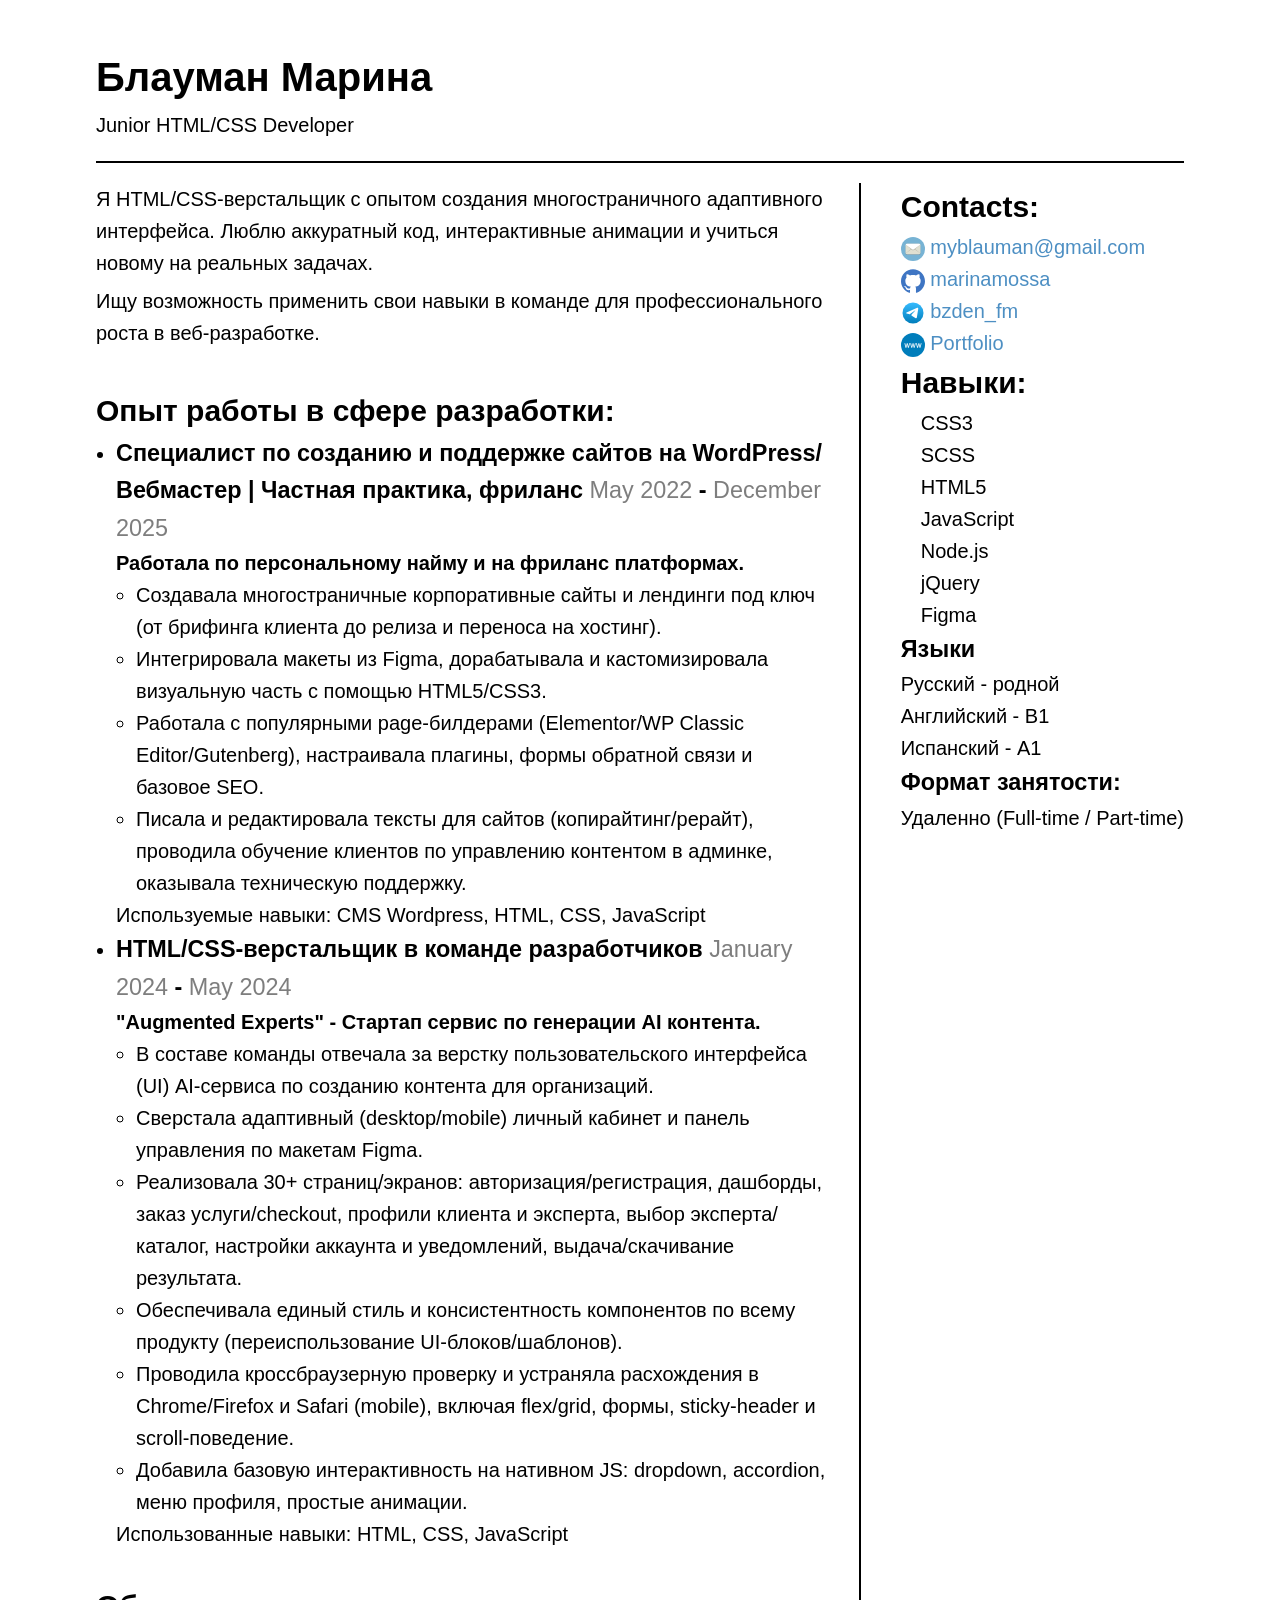
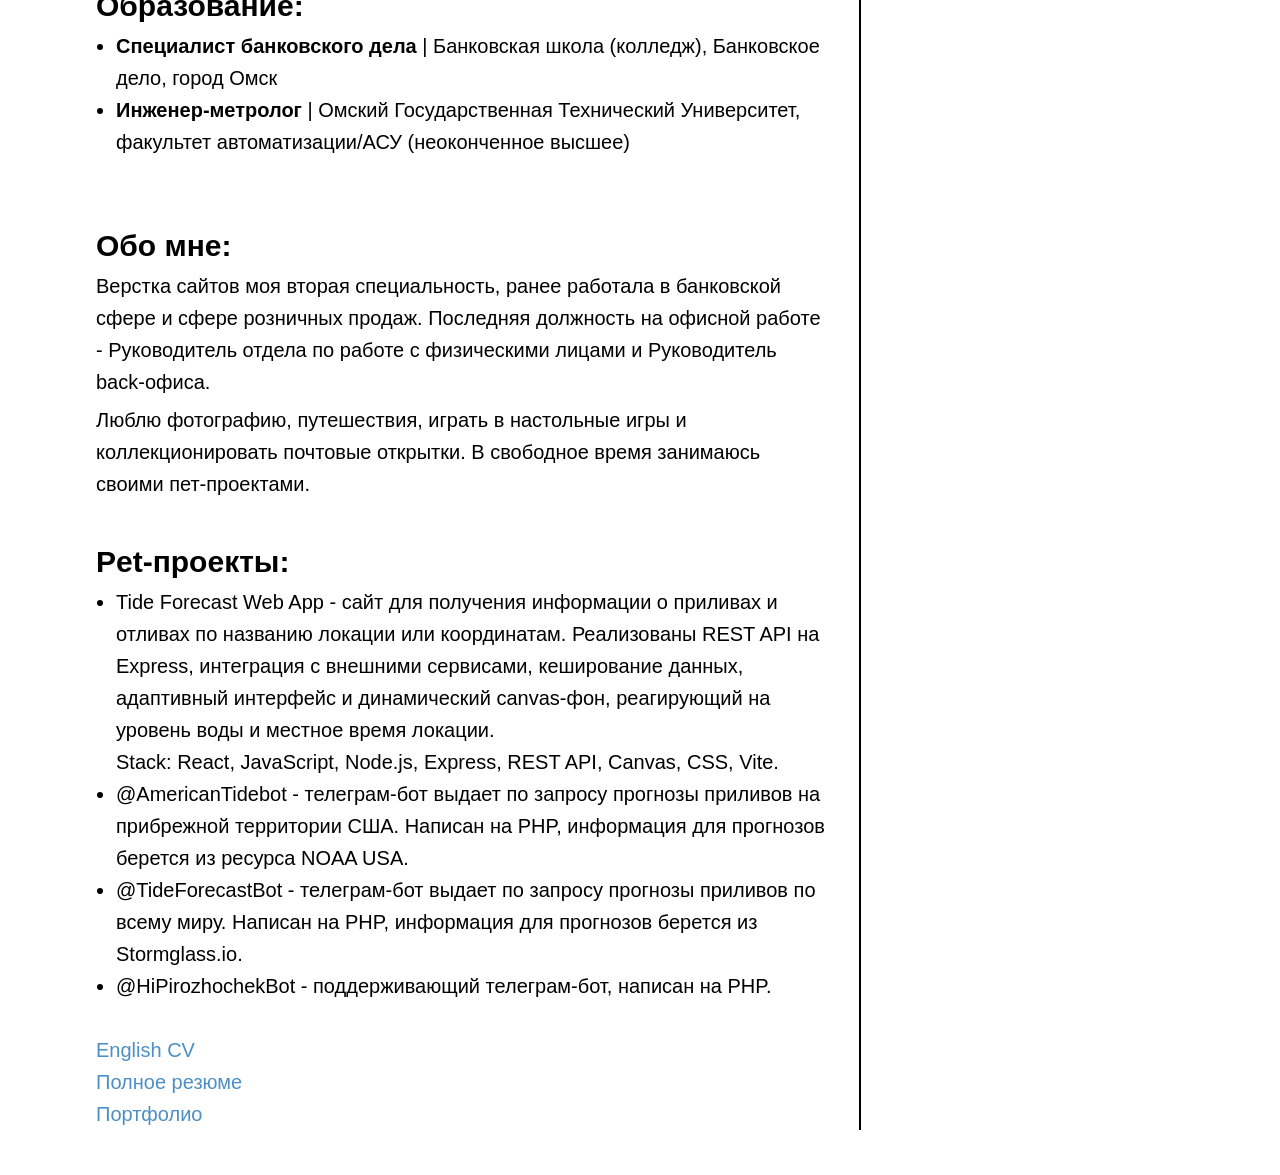
==== cv-ru.html @ e428f773 "Update cv-ru.html" ====
<!doctype html>
<html lang="en">
	<head>
		<meta charset="UTF-8" />
		<title>Web-developer's resume</title>

		<meta name="description" content="Web developer's resume" />

		<meta property="og:url" content="https://marinamossa.github.io/" />
		<meta property="og:type" content="website" />
		<meta property="og:title" content="Web developer's resume" />
		<meta property="og:description" content="Blauman Marina CV" />
		<meta property="og:image" content="img/index_og_preview.png" />

		<link rel="icon" href="img/favicon.ico" sizes="any" />
		<link rel="icon" href="img/favicon.svg" type="image/svg+xml" />

		<meta name="viewport" content="width=device-width, initial-scale=1" />
		<meta name="color-scheme" content="dark light" />

		<link rel="stylesheet" href="styles.css" />
	</head>
	<body>
		<header>
			<img src="" alt="" class="avatar" />
			<h1>Блауман Марина</h1>
			<p>Junior HTML/CSS Developer</p>
		</header>

		<h1 hidden>Blauman Marina Russian CV</h1>
		<aside>
			<section>
				<h2>Contacts:</h2>
				<p>
					<a href="mailto:myblauman@gmail.com">
						<img src="img/mail-color.svg" alt="" height="24" width="24" />
						myblauman@gmail.com</a
					>
				</p>

				<p>
					<a href="https://github.com/marinamossa/" target="_blank">
						<img src="img/github-color.svg" alt="" height="24" width="24" />
						marinamossa</a
					>
				</p>
				<p>
					<a href="https://t.me/bzden_fm" target="_blank">
						<img src="img/telegram-color.svg" alt="" height="24" width="24" />
						bzden_fm</a
					>
				</p>
				<p>
					<a href="https://bzden.ru/" target="_blank">
						<img src="img/www-color.svg" alt="" height="24" width="24" />
						Portfolio</a
					>
				</p>
				<p hidden>
					<a href="#">
						<img src="img/linkedin-color.svg" alt="" height="24" width="24" />
						Blauman Marina</a
					>
				</p>
			</section>
			<section>
				<h2>Навыки:</h2>
				<ul class="SkillsList" style="list-style-type: none">
					<li>CSS3</li>
					<li>SCSS</li>
					<li>HTML5</li>
					<li>JavaScript</li>
					<li>Node.js</li>
					<li>jQuery</li>
					<li>Figma</li>
				</ul>
			</section>
			<section>
				<section>
					<h3>Языки</h3>
					<p>Русский - родной</p>
					<p>Английский - B1</p>
					<p>Испанский - A1</p>
				</section>

				<section>
					<h3>Формат занятости:</h3>
					<p>Удаленно (Full-time / Part-time)</p>
				</section>
			</section>
		</aside>

		<main>
			<p>
				Я HTML/CSS-верстальщик с опытом создания многостраничного адаптивного
				интерфейса. Люблю аккуратный код, интерактивные анимации и учиться
				новому на реальных задачах.
			</p>
			<p>
				Ищу возможность применить свои навыки в команде для профессионального
				роста в веб-разработке.
			</p>

			<br />
			<h2>Опыт работы в сфере разработки:</h2>
			<ul>
				<li>
					<h3>
						Специалист по созданию и поддержке сайтов на WordPress/Вебмастер |
						Частная практика, фриланс
						<time datetime="2022-05-01">May 2022</time>
						-
						<time datetime="2025-12-01">December 2025</time>
					</h3>

					<h4>Работала по персональному найму и на фриланс платформах.</h4>

					<ul>
						<li>
							<p>
								Создавала многостраничные корпоративные сайты и лендинги под
								ключ (от брифинга клиента до релиза и переноса на хостинг).
							</p>
						</li>
						<li>
							<p>
								Интегрировала макеты из Figma, дорабатывала и кастомизировала
								визуальную часть с помощью HTML5/CSS3.
							</p>
						</li>
						<li>
							<p>
								Работала с популярными page-билдерами (Elementor/WP Classic
								Editor/Gutenberg), настраивала плагины, формы обратной связи и
								базовое SEO.
							</p>
						</li>
						<li>
							<p>
								Писала и редактировала тексты для сайтов (копирайтинг/рерайт),
								проводила обучение клиентов по управлению контентом в админке,
								оказывала техническую поддержку.
							</p>
						</li>
					</ul>

					<p>Используемые навыки: CMS Wordpress, HTML, CSS, JavaScript</p>
				</li>
				<li>
					<h3>
						HTML/CSS‑верстальщик в команде разработчиков
						<time datetime="2024-01-01">January 2024</time>
						-
						<time datetime="2024-05-30">May 2024</time>
					</h3>

					<h4>
						"Augmented Experts" - Стартап сервис по генерации AI контента.
					</h4>

					<ul>
						<li>
							<p>
								В составе команды отвечала за верстку пользовательского
								интерфейса (UI) AI‑сервиса по созданию контента для организаций.
							</p>
						</li>

						<li>
							<p>
								Сверстала адаптивный (desktop/mobile) личный кабинет и панель
								управления по макетам Figma.
							</p>
						</li>
						<li>
							<p>
								Реализовала 30+ страниц/экранов: авторизация/регистрация,
								дашборды, заказ услуги/checkout, профили клиента и эксперта,
								выбор эксперта/каталог, настройки аккаунта и уведомлений,
								выдача/скачивание результата.
							</p>
						</li>
						<li>
							<p>
								Обеспечивала единый стиль и консистентность компонентов по всему
								продукту (переиспользование UI‑блоков/шаблонов).
							</p>
						</li>
						<li>
							<p>
								Проводила кроссбраузерную проверку и устраняла расхождения в
								Chrome/Firefox и Safari (mobile), включая flex/grid, формы,
								sticky‑header и scroll‑поведение.
							</p>
						</li>
						<li>
							<p>
								Добавила базовую интерактивность на нативном JS: dropdown,
								accordion, меню профиля, простые анимации.
							</p>
						</li>
					</ul>

					<p>Использованные навыки: HTML, CSS, JavaScript</p>
				</li>
			</ul>
			<br />
			<h2>Образование:</h2>
			<ul>
				<li>
					<p>
						<strong> Специалист банковского дела </strong> | Банковская школа
						(колледж), Банковское дело, город Омск
					</p>
				</li>
				<li>
					<p>
						<strong>Инженер-метролог</strong> | Омский Государственная
						Технический Университет, факультет автоматизации/АСУ (неоконченное
						высшее)
					</p>
				</li>
			</ul>
			<br />
			<br />
			<h2>Обо мне:</h2>
			<p>
				Верстка сайтов моя вторая специальность, ранее работала в банковской
				сфере и сфере розничных продаж. Последняя должность на офисной работе -
				Руководитель отдела по работе с физическими лицами и Руководитель
				back-офиса.
			</p>
			<p>
				Люблю фотографию, путешествия, играть в настольные игры и
				коллекционировать почтовые открытки. В свободное время занимаюсь своими пет-проектами.
			</p>
			<br />
			<h2>Pet-проекты:</h2>
			<ul>
				<li>
					<p>
						Tide Forecast Web App - сайт для получения информации о приливах и
						отливах по названию локации или координатам. Реализованы REST API на
						Express, интеграция с внешними сервисами, кеширование данных,
						адаптивный интерфейс и динамический canvas-фон, реагирующий на
						уровень воды и местное время локации.
					</p>
					<p>
						Stack: React, JavaScript, Node.js, Express, REST API, Canvas, CSS,
						Vite.
					</p>
				</li>
				<li>
					@AmericanTidebot - телеграм-бот выдает по запросу прогнозы приливов на
					прибрежной территории США. Написан на PHP, информация для прогнозов
					берется из ресурса NOAA USA.
				</li>
				<li>
					@TideForecastBot - телеграм-бот выдает по запросу прогнозы приливов по
					всему миру. Написан на PHP, информация для прогнозов берется из
					Stormglass.io.
				</li>
				<li>
					@HiPirozhochekBot - поддерживающий телеграм-бот, написан на PHP.
				</li>
			</ul>
			<br />
			<div>
				<a href="index.html">English CV</a><br />
				<a
					href="https://marinamossa.github.io/cvsite/img/resume.pdf"
					target="_blank"
					>Полное резюме</a
				><br />
				<a href="https://bzden.ru/" target="_blank">Портфолио</a>
			</div>
		</main>
	</body>
</html>
---- styles.css ----
:root {
	font-family:
		-apple-system,
		BlinkMacSystemFont,
		Segoe UI,
		Roboto,
		Oxygen,
		Ubuntu,
		Cantarell,
		Fira Sans,
		Droid Sans,
		Helvetica Neue,
		sans-serif;
	font-size: clamp(16px, 2vw, 20px);
	line-height: 1.6;
}

:where(h1, h2, h3, h4, p, ul, ol) {
	margin: 0;
}

body {
	display: grid;
	grid-template-areas:
		'header header'
		'main aside';
	gap: 1em;

	margin: 5vh auto;
	max-width: 1400px;
	width: 85vw;
	min-width: min(500px, 90vw);
}

@media (prefers-color-scheme: dark) {
	a {
		color: rgb(158, 158, 255);
	}

	a:visited {
		color: rgb(208, 173, 240);
	}
}

aside {
	grid-area: aside;
	padding-left: 1em;
}
header {
	grid-area: header;
	padding-bottom: 1em;
	border-bottom: 2px solid;
}
main {
	grid-area: main;
	border-right: 2px solid;
	padding-right: 1.5em;
}
main > p {
	margin-bottom: 0.3em;
}

ul {
	padding-left: 1em;
}

img {
	vertical-align: middle;
}

time {
	opacity: 0.5;
	font-weight: 400;
}

.avatar {
	width: 5em;
	float: right;
}

@media (max-width: 640px) {
	body {
		display: flex;
		flex-direction: column;
	}
	main {
		border-right: initial;
		padding-left: initial;

		padding-top: 1em;
		border-top: 2px solid;
	}
	aside {
		display: flex;
		flex-direction: column;
		justify-content: space-around;
		flex-wrap: wrap;
		gap: 1em;
	}

	aside section {
		flex-grow: 1;
		flex-basis: 0;
		flex-shrink: 1;
	}
	aside ul {
		display: flex;
		flex-wrap: wrap;
		padding-left: 0;
	}
	aside ul li {
		list-style: none;
	}
	aside li:not(:last-child)::after {
		content: ',';
		padding-right: 0.3em;
	}
}

@media print {
	:root {
		font-size: 0.65em;
		line-height: 1.5;
	}

	.avatar {
		display: none;
	}
}

a {
	white-space: nowrap;
	color: rgb(77, 143, 195);
	text-decoration: none;
}
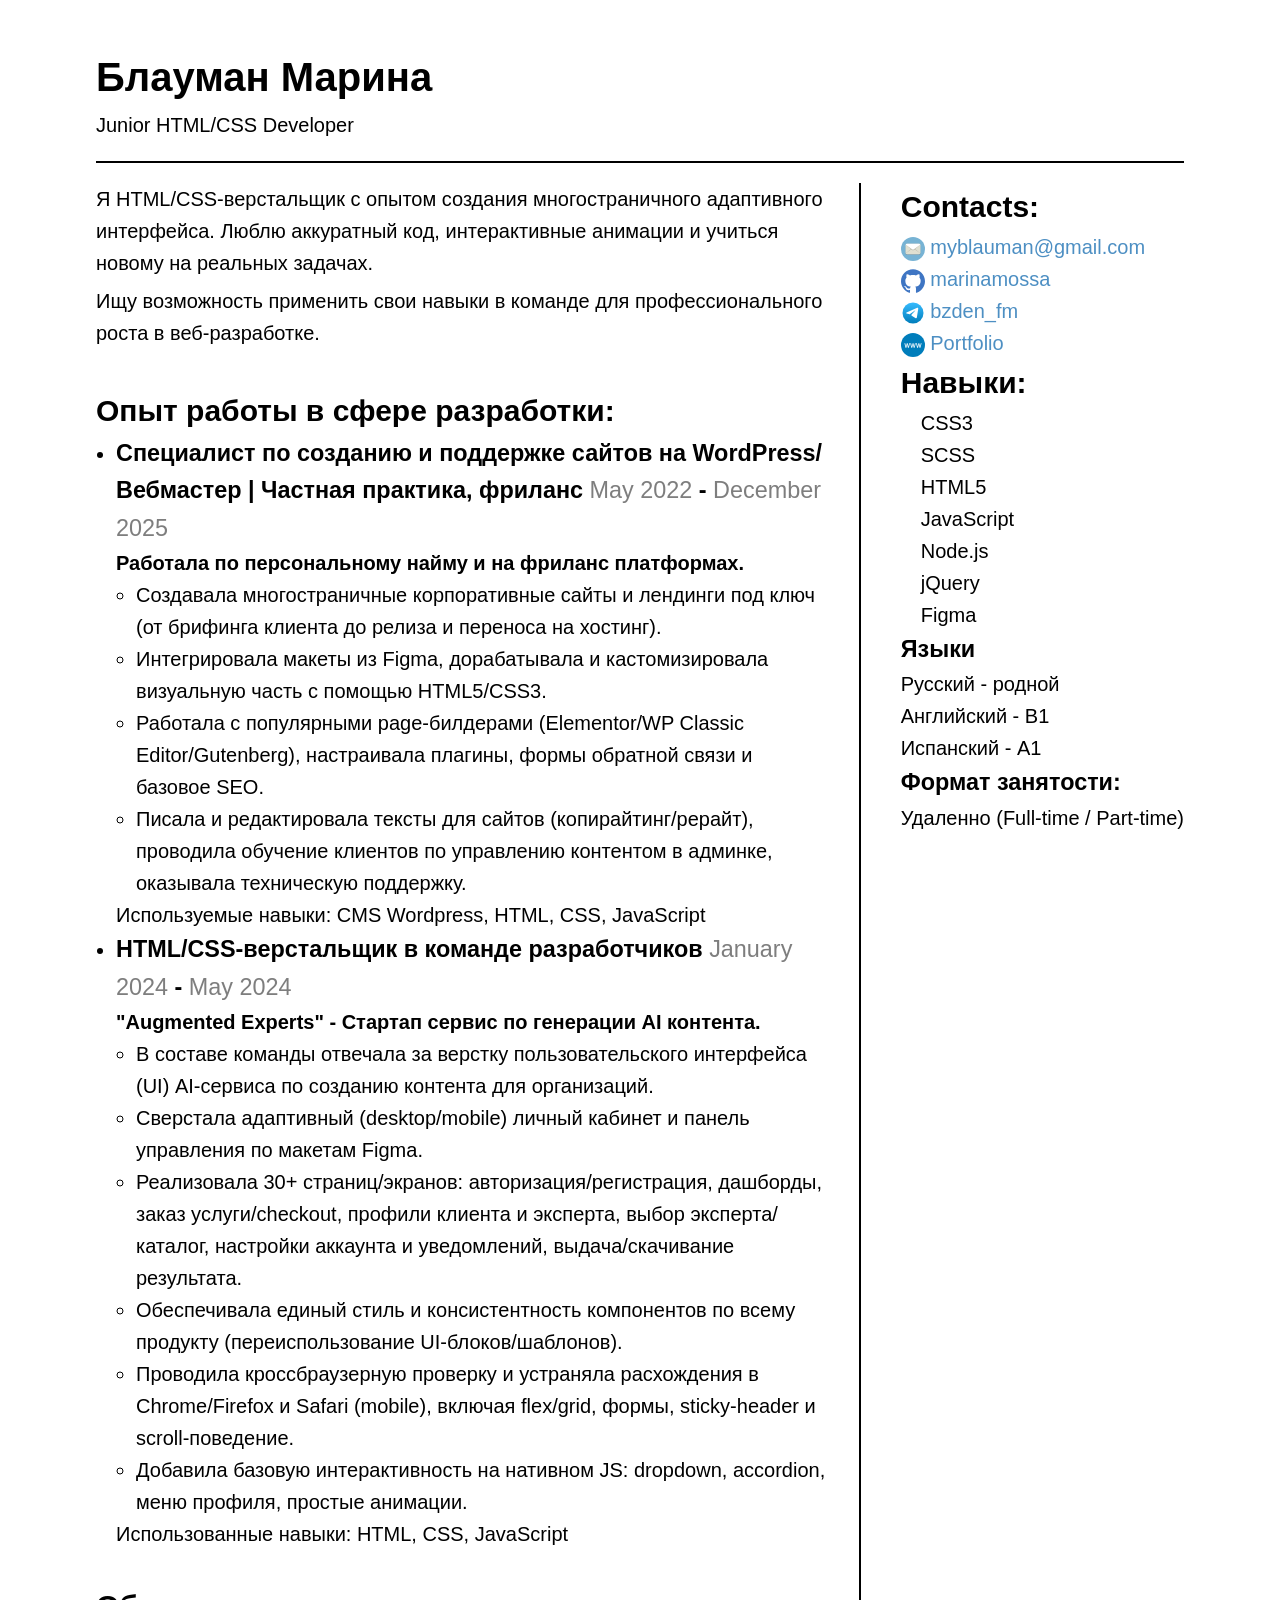
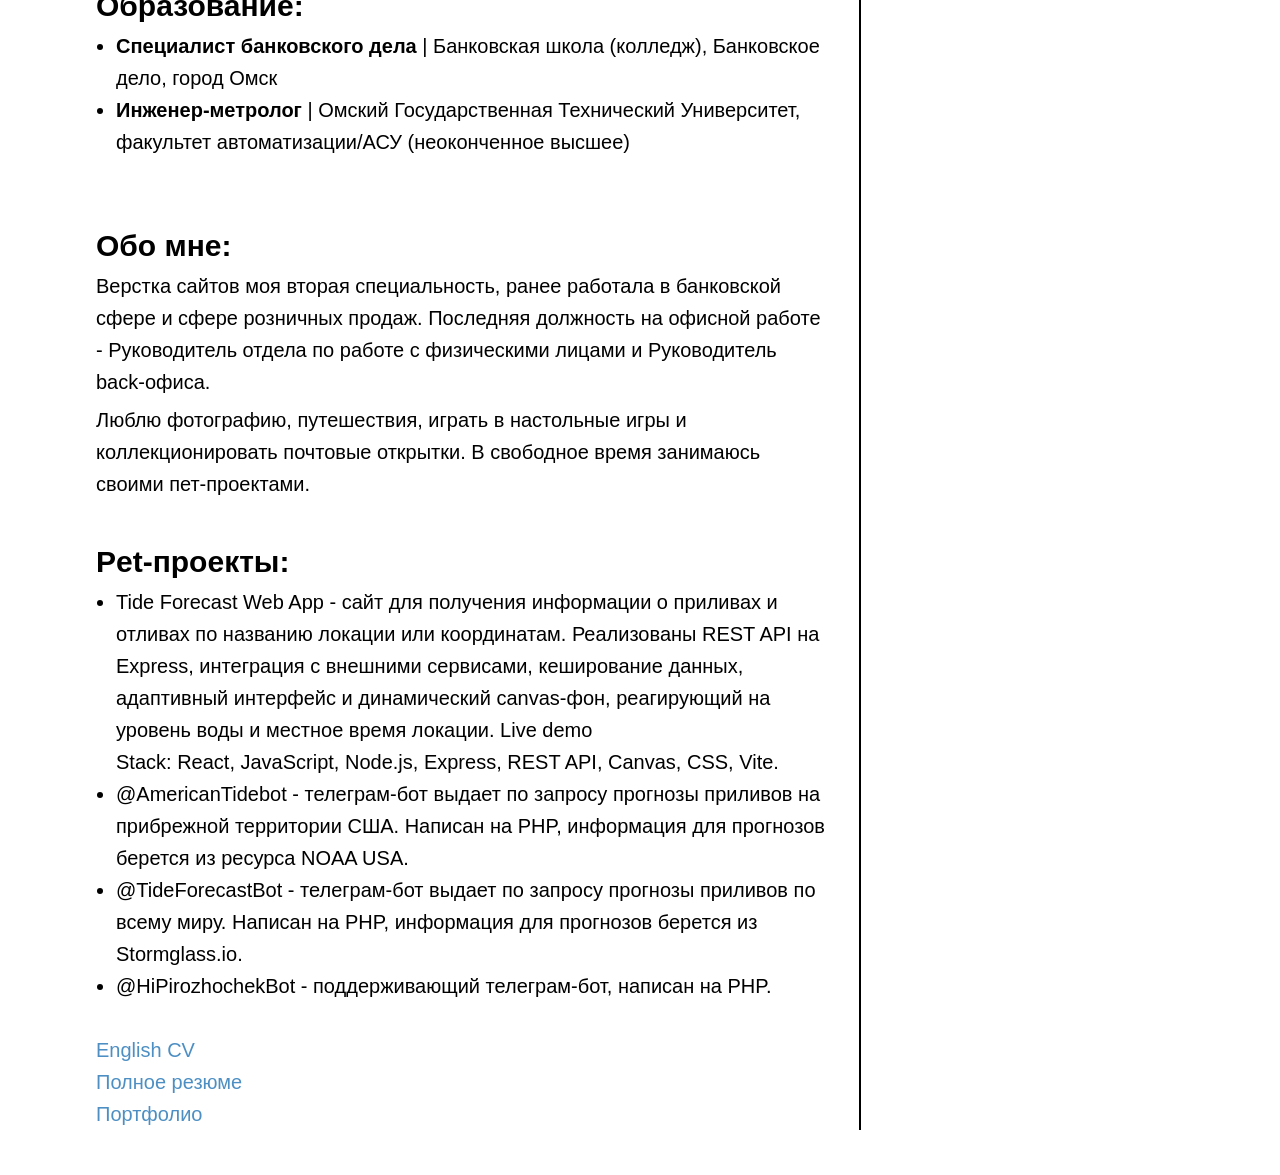
==== commit c27479f0: "Update cv-ru.html" ====
--- a/cv-ru.html
+++ b/cv-ru.html
@@ -243,7 +243,8 @@
 						отливах по названию локации или координатам. Реализованы REST API на
 						Express, интеграция с внешними сервисами, кеширование данных,
 						адаптивный интерфейс и динамический canvas-фон, реагирующий на
-						уровень воды и местное время локации.
+						уровень воды и местное время локации. Live demo <a href="https://tide-forecast.hengbase.com/" target="_blank"></a>
+									
 					</p>
 					<p>
 						Stack: React, JavaScript, Node.js, Express, REST API, Canvas, CSS,
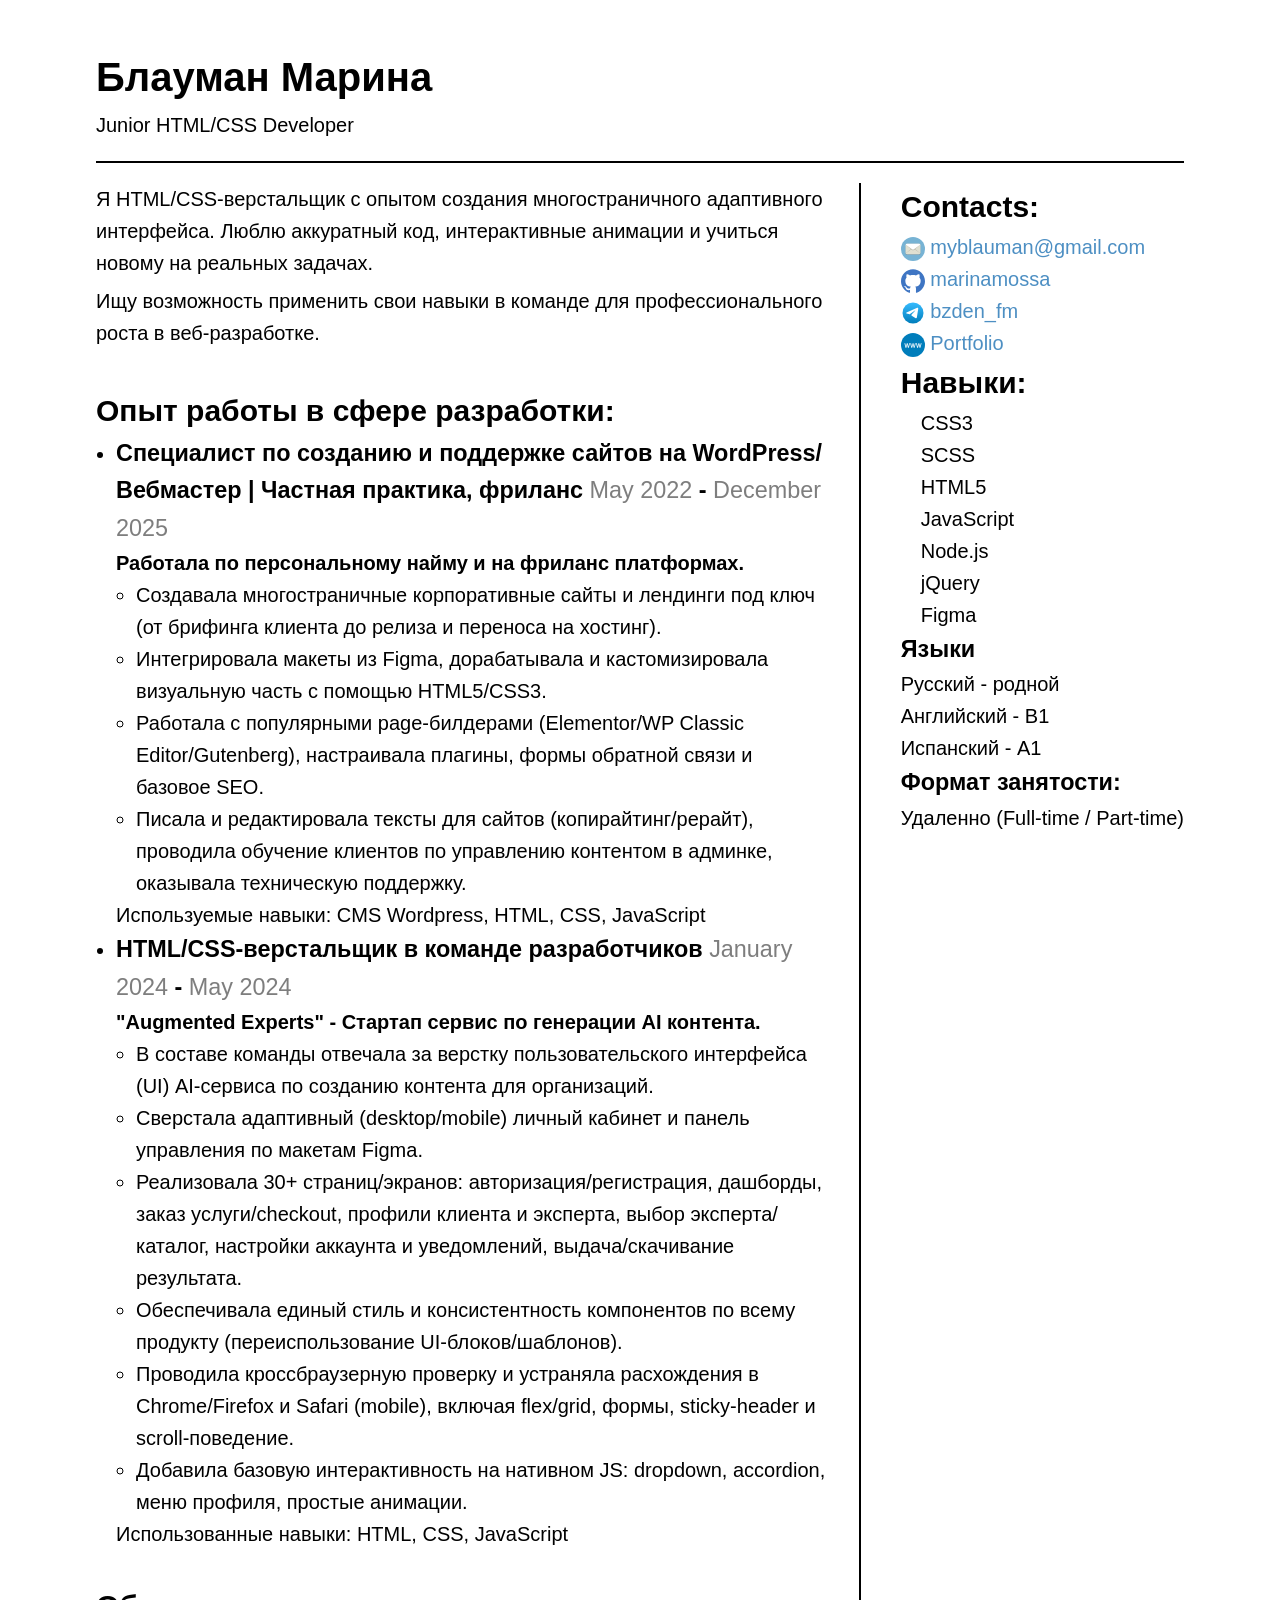
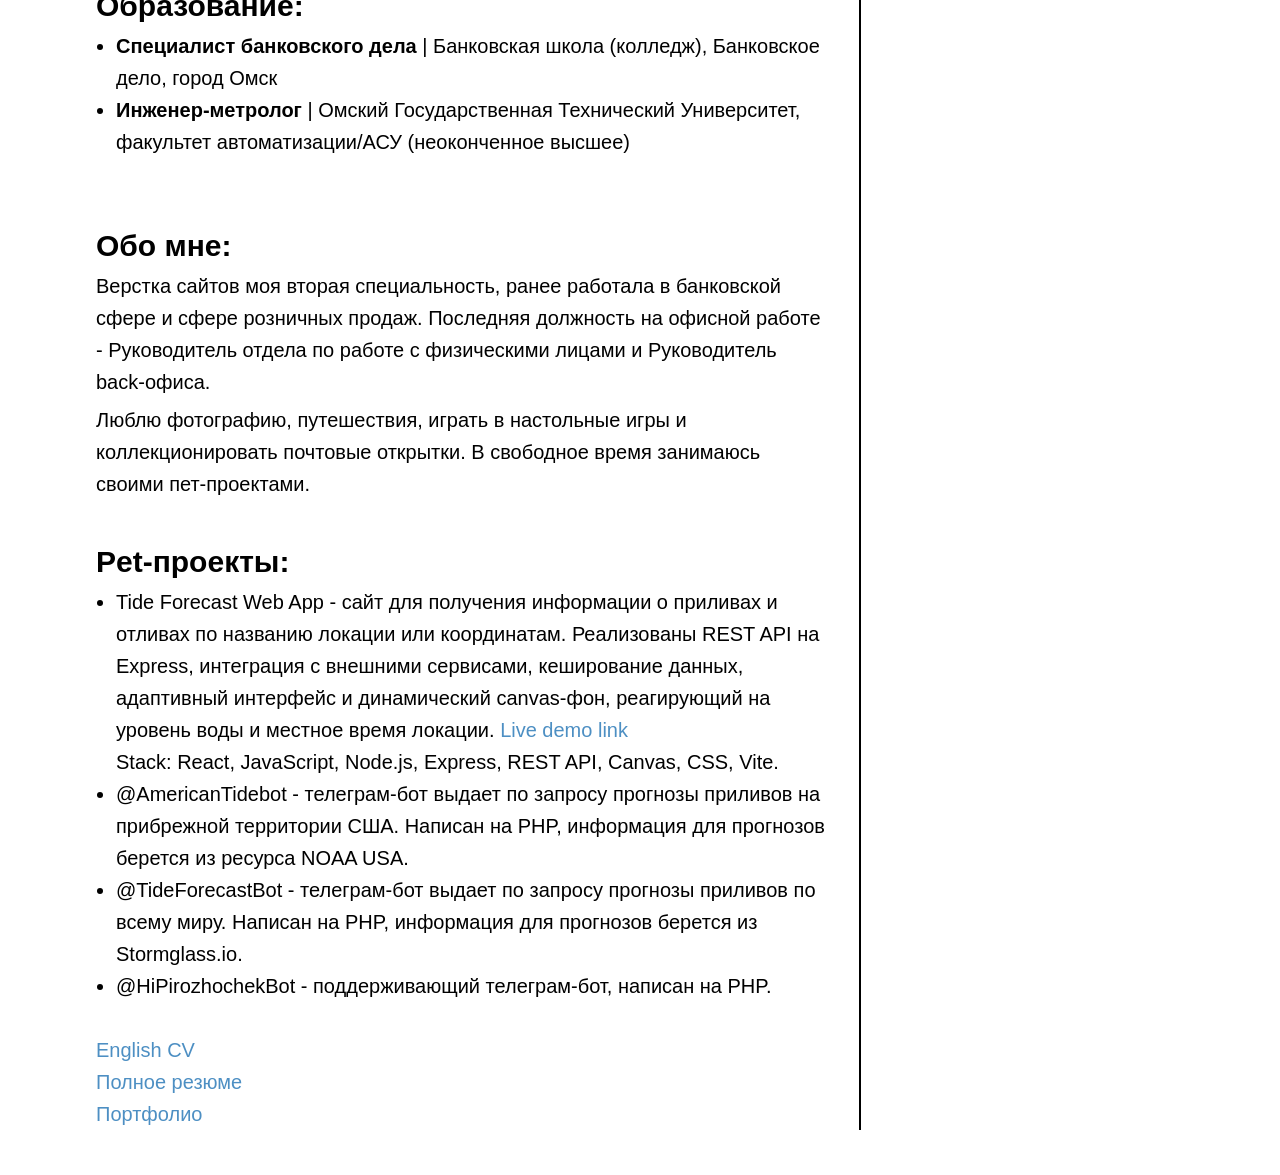
==== commit 7f70e538: "Update cv-ru.html" ====
--- a/cv-ru.html
+++ b/cv-ru.html
@@ -243,7 +243,7 @@
 						отливах по названию локации или координатам. Реализованы REST API на
 						Express, интеграция с внешними сервисами, кеширование данных,
 						адаптивный интерфейс и динамический canvas-фон, реагирующий на
-						уровень воды и местное время локации. Live demo <a href="https://tide-forecast.hengbase.com/" target="_blank"></a>
+						уровень воды и местное время локации. <a href="https://tide-forecast.hengbase.com/" target="_blank">Live demo link</a>
 									
 					</p>
 					<p>
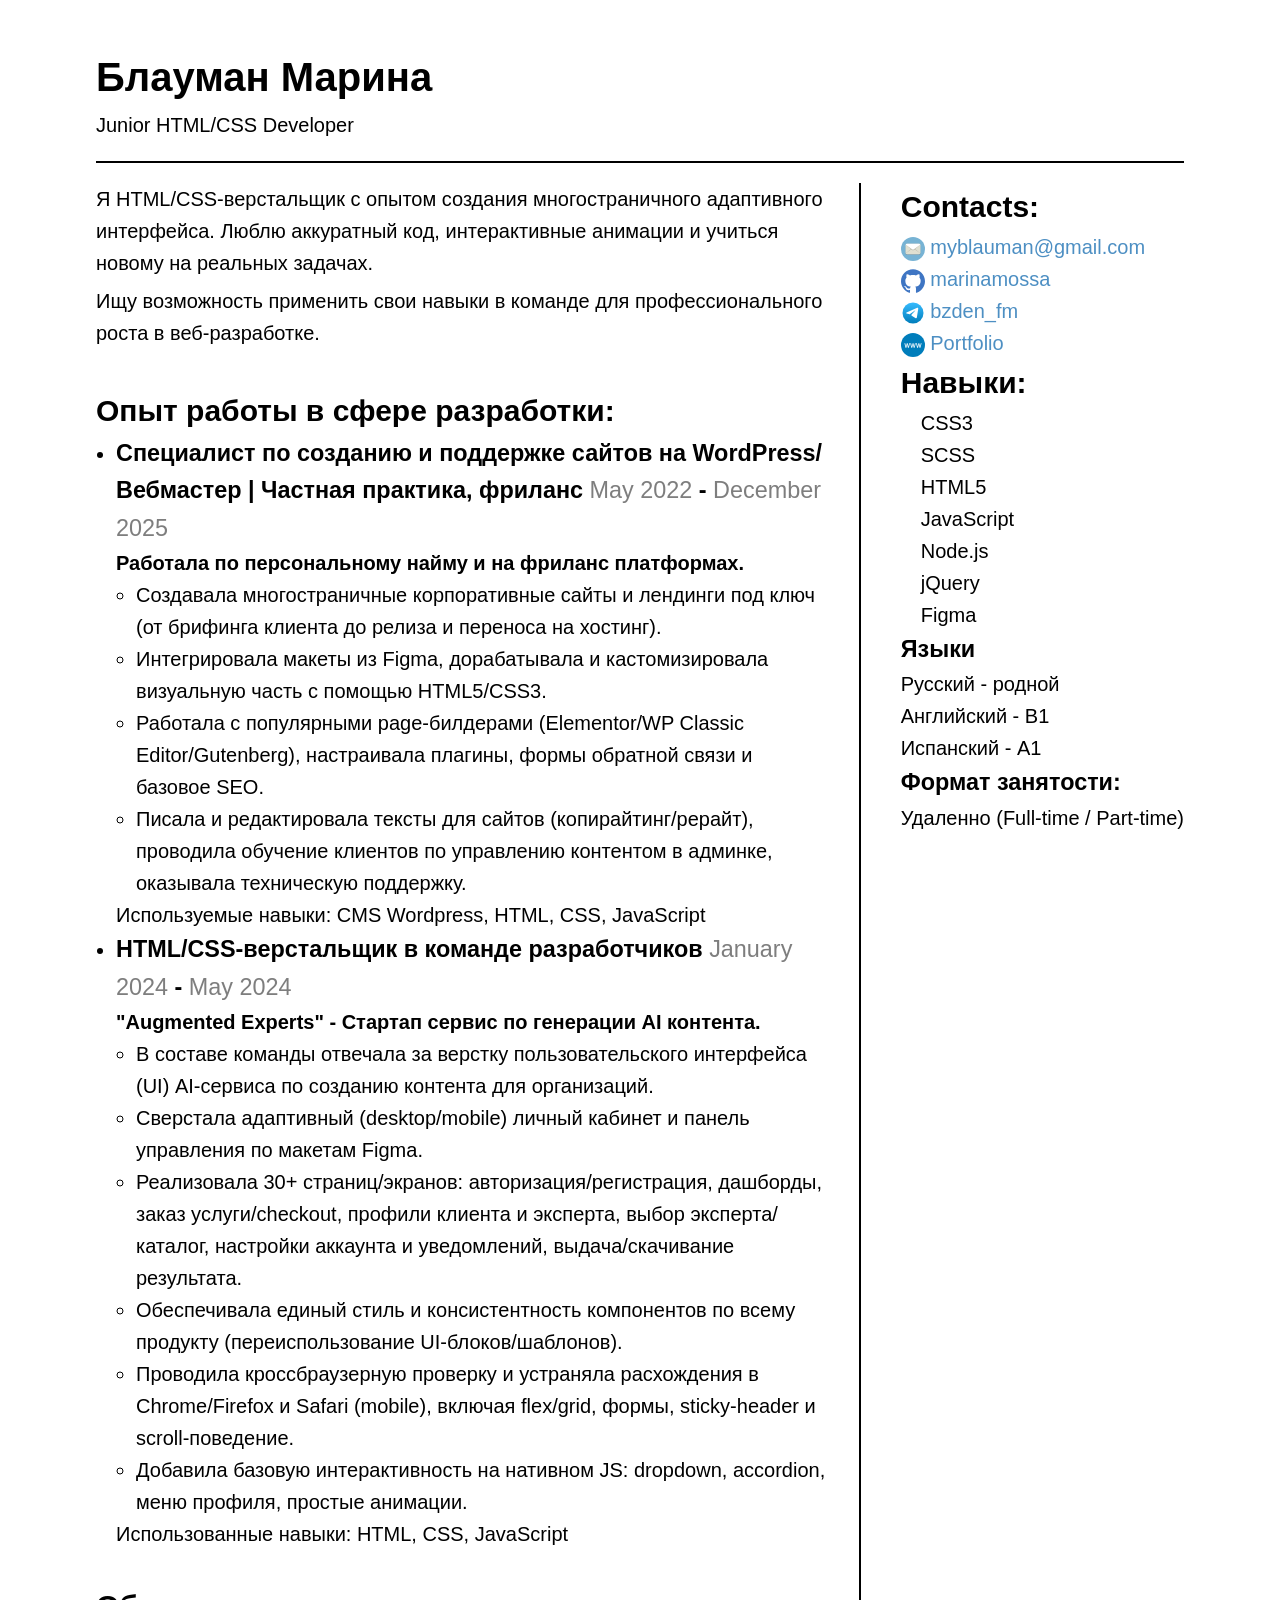
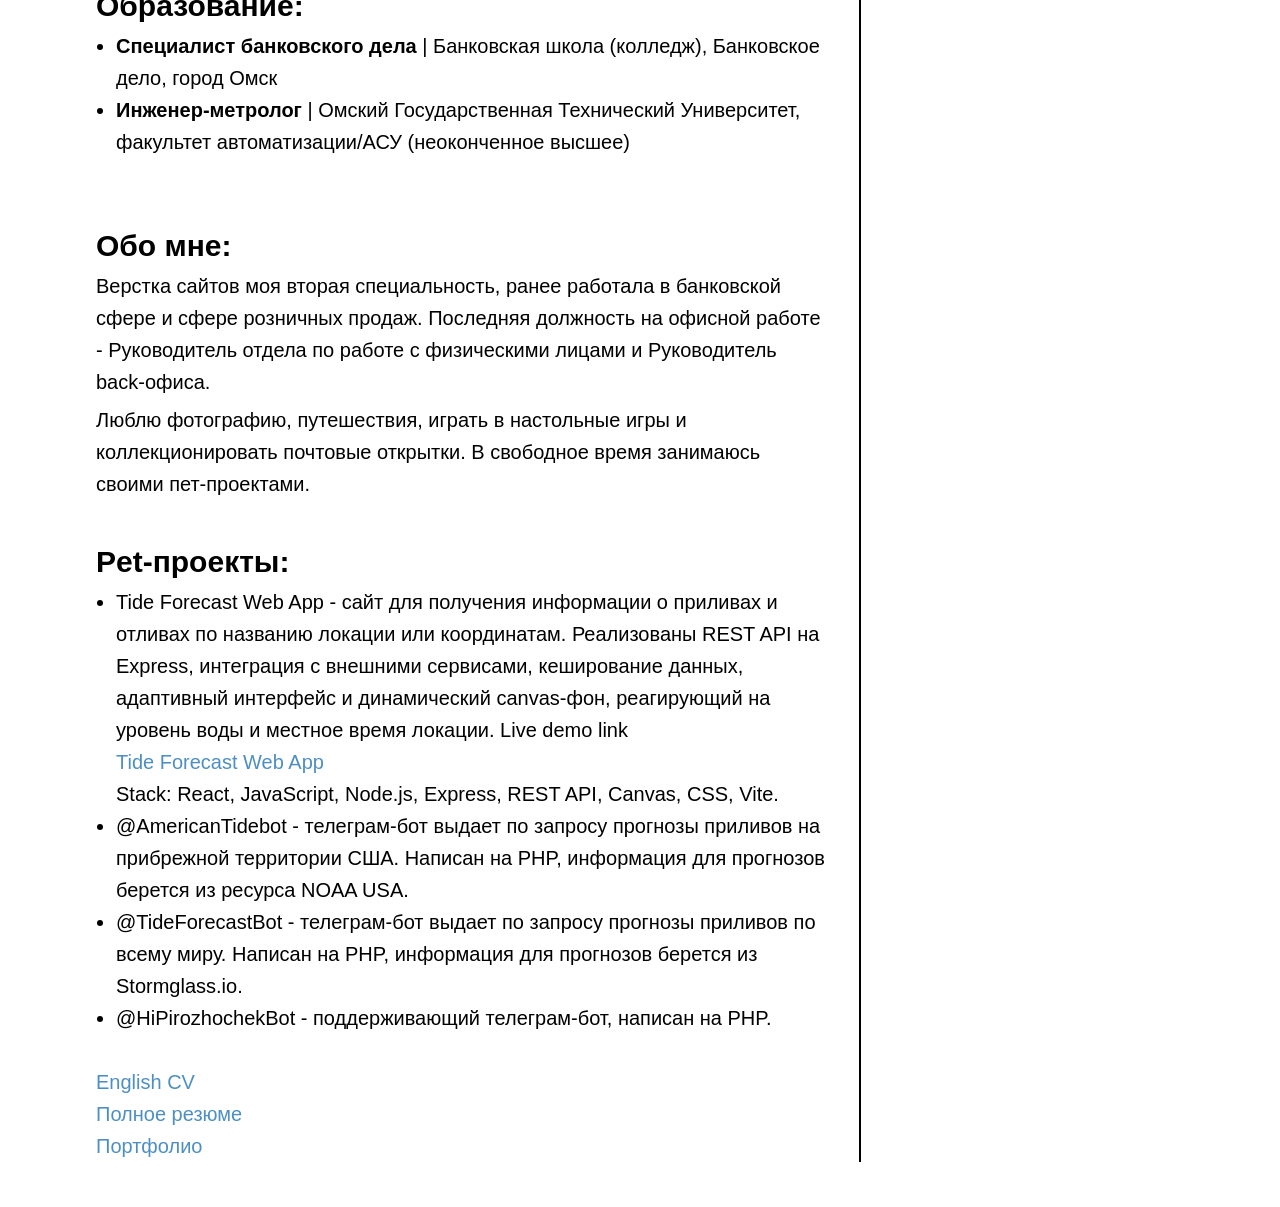
==== commit e93c12e2: "Update cv-ru.html" ====
--- a/cv-ru.html
+++ b/cv-ru.html
@@ -243,7 +243,7 @@
 						отливах по названию локации или координатам. Реализованы REST API на
 						Express, интеграция с внешними сервисами, кеширование данных,
 						адаптивный интерфейс и динамический canvas-фон, реагирующий на
-						уровень воды и местное время локации. <a href="https://tide-forecast.hengbase.com/" target="_blank">Live demo link</a>
+						уровень воды и местное время локации. Live demo link <a href="https://tide-forecast.hengbase.com/" target="_blank">Tide Forecast Web App</a>
 									
 					</p>
 					<p>
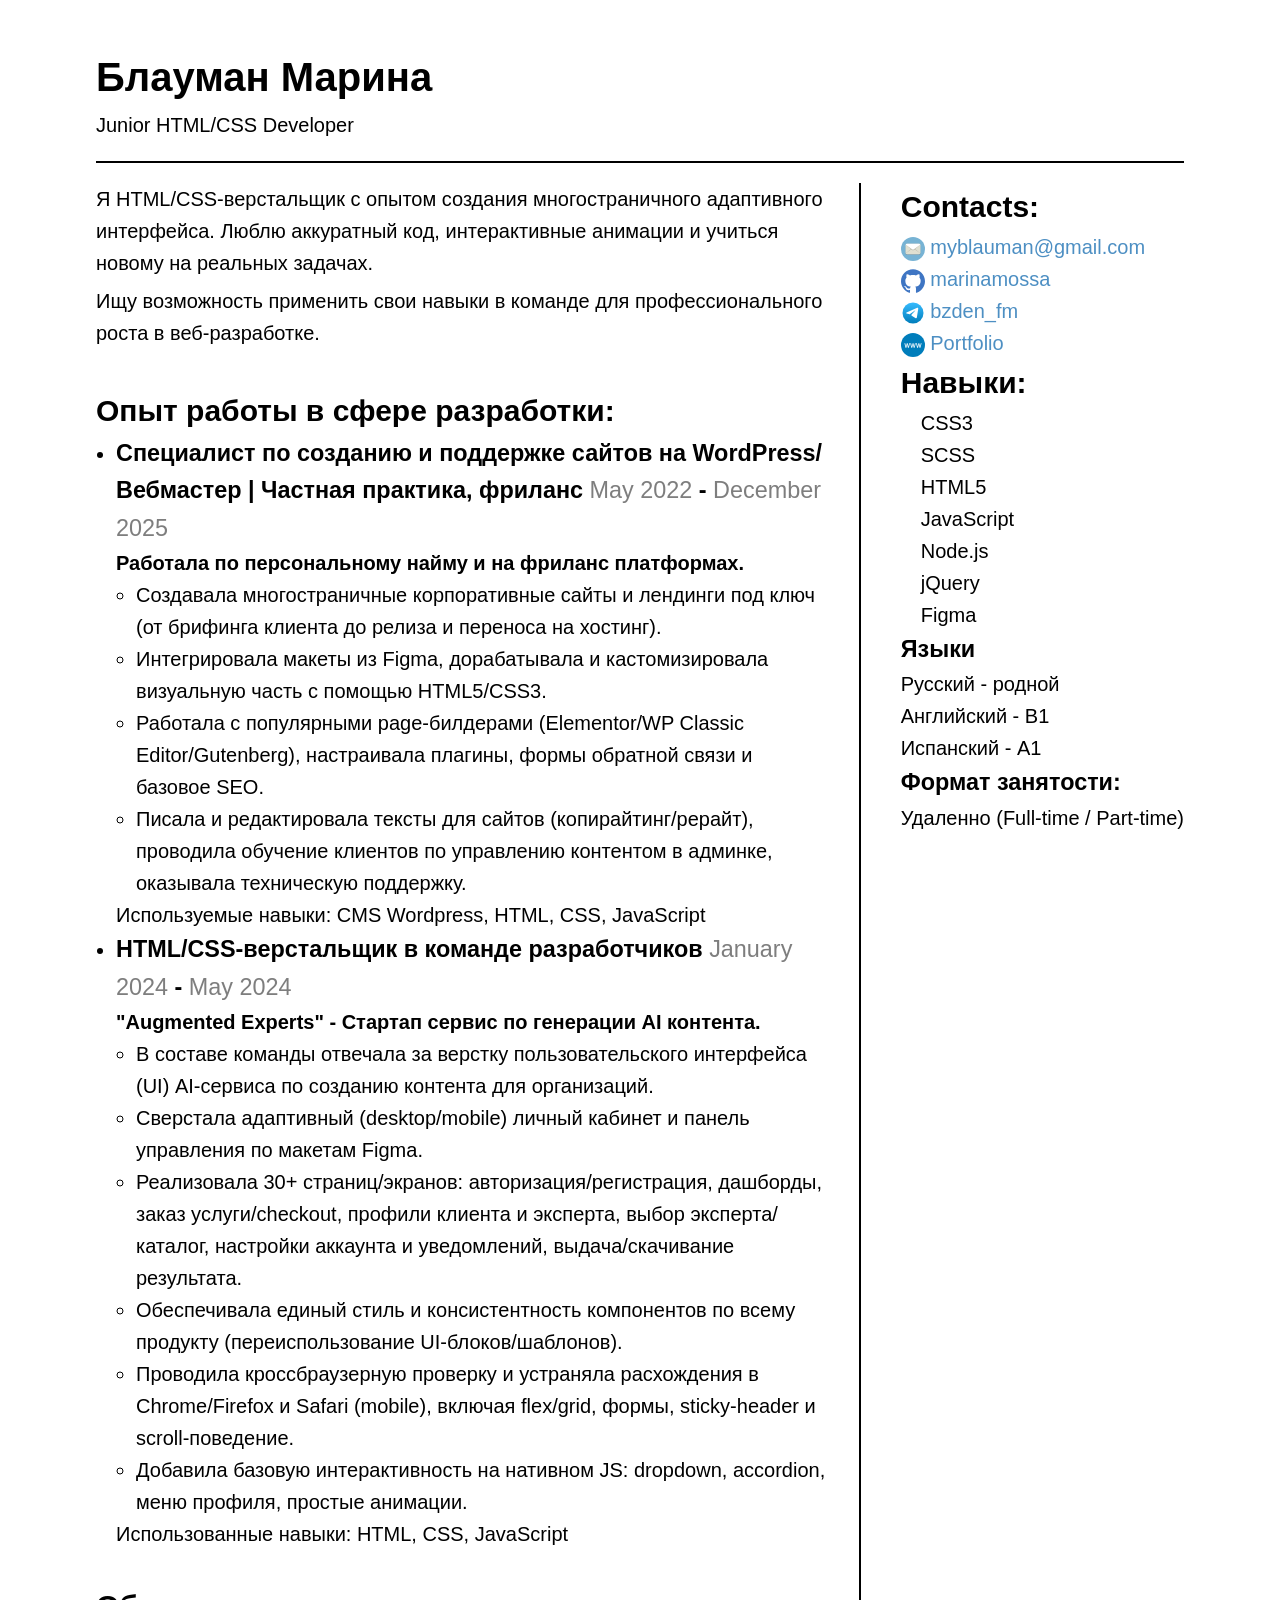
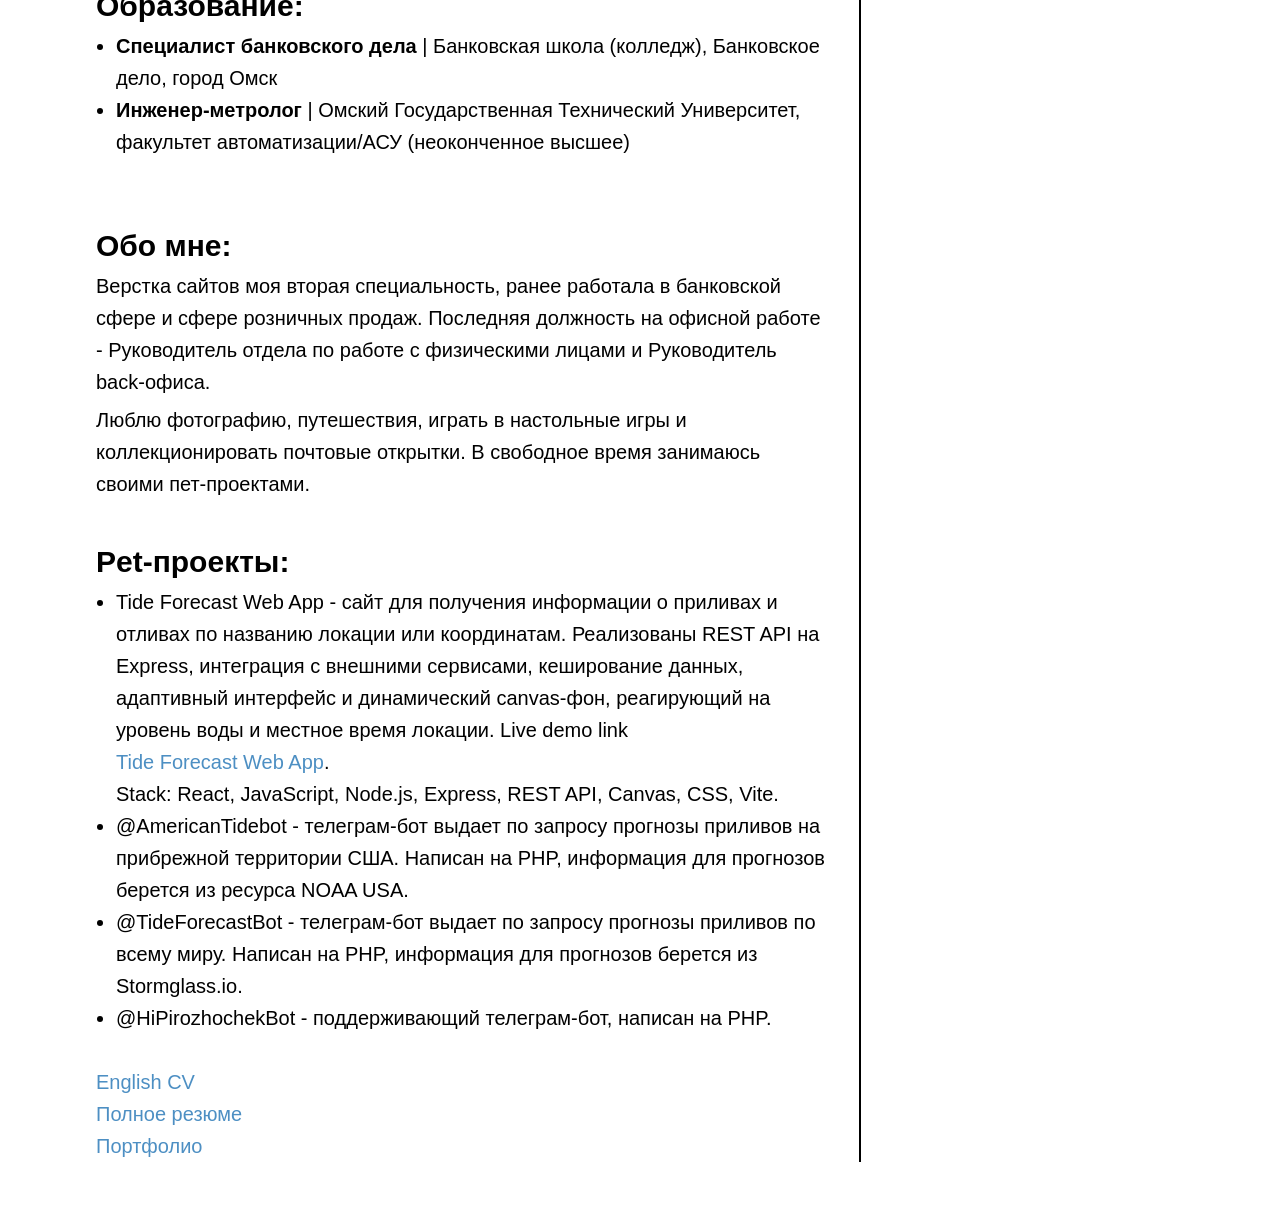
==== commit eebe822b: "Update cv-ru.html" ====
--- a/cv-ru.html
+++ b/cv-ru.html
@@ -243,7 +243,7 @@
 						отливах по названию локации или координатам. Реализованы REST API на
 						Express, интеграция с внешними сервисами, кеширование данных,
 						адаптивный интерфейс и динамический canvas-фон, реагирующий на
-						уровень воды и местное время локации. Live demo link <a href="https://tide-forecast.hengbase.com/" target="_blank">Tide Forecast Web App</a>
+						уровень воды и местное время локации. Live demo link <a href="https://tide-forecast.hengbase.com/" target="_blank">Tide Forecast Web App</a>.
 									
 					</p>
 					<p>
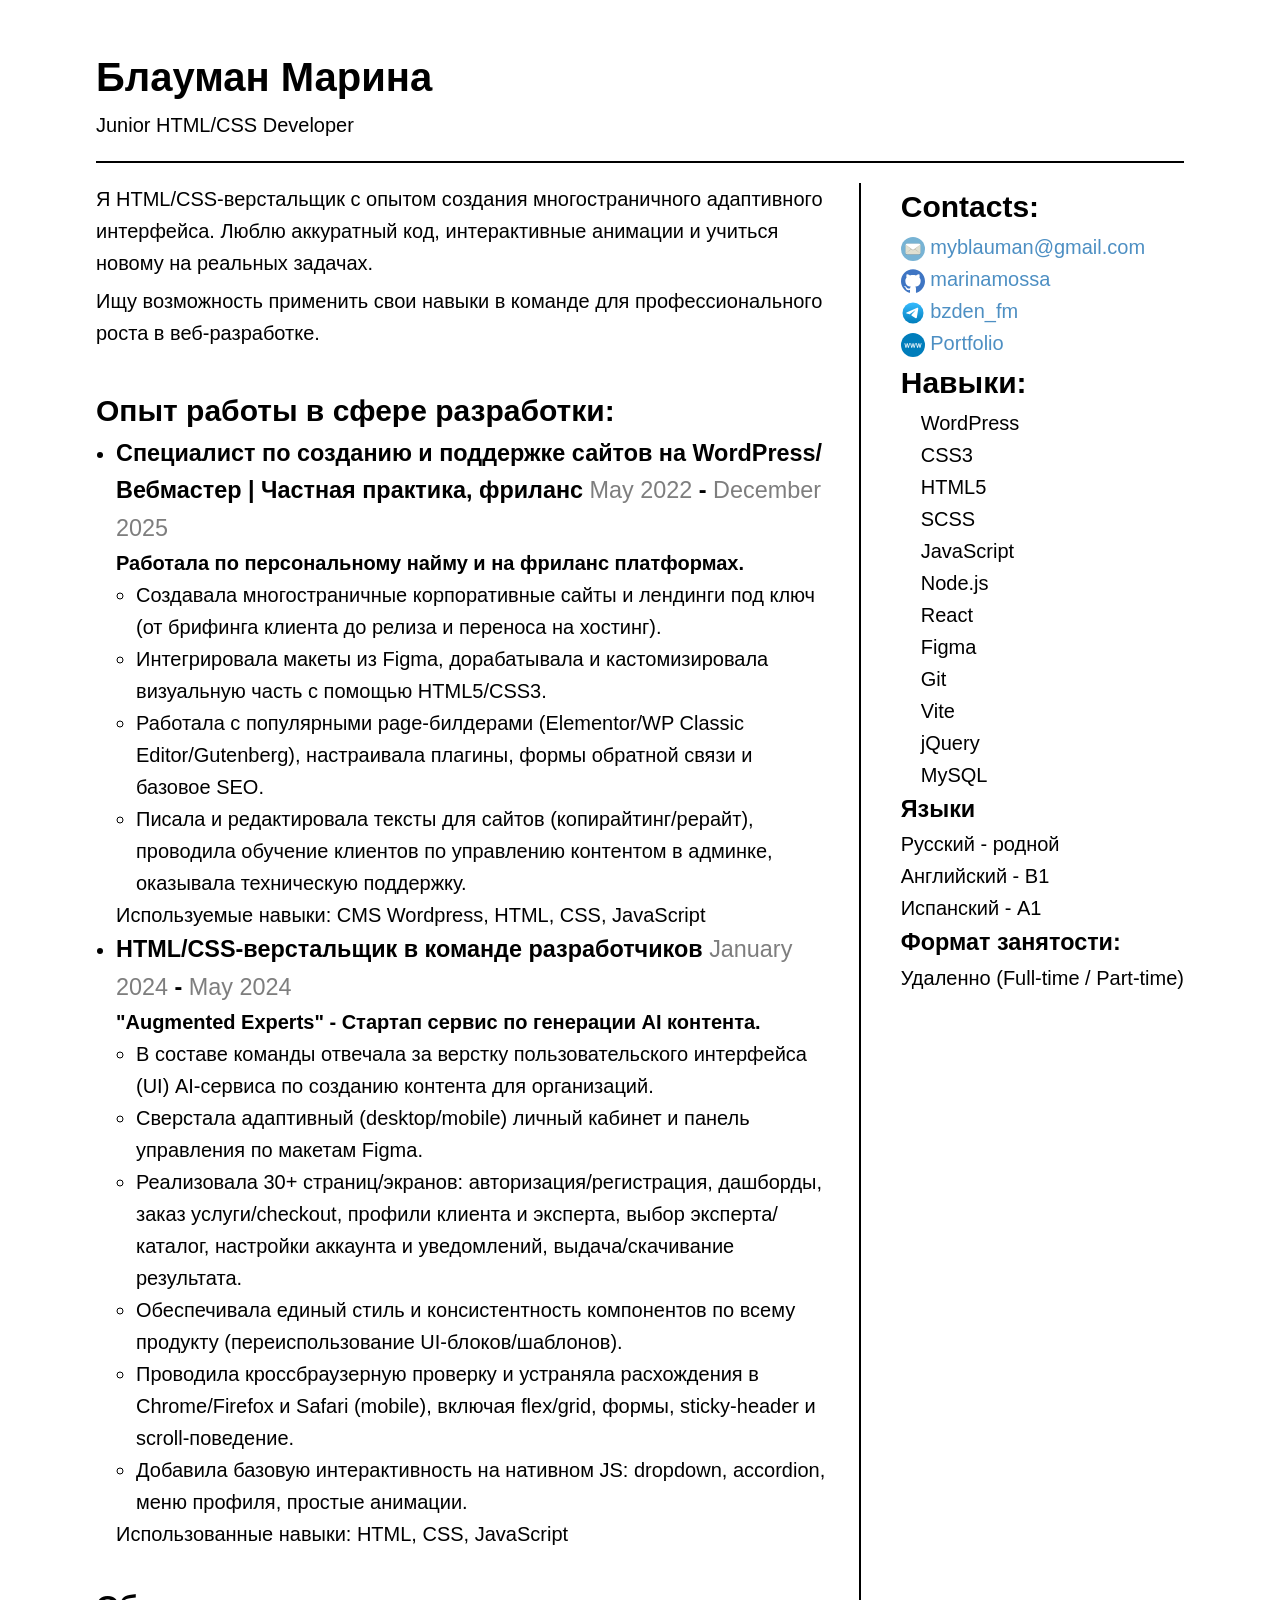
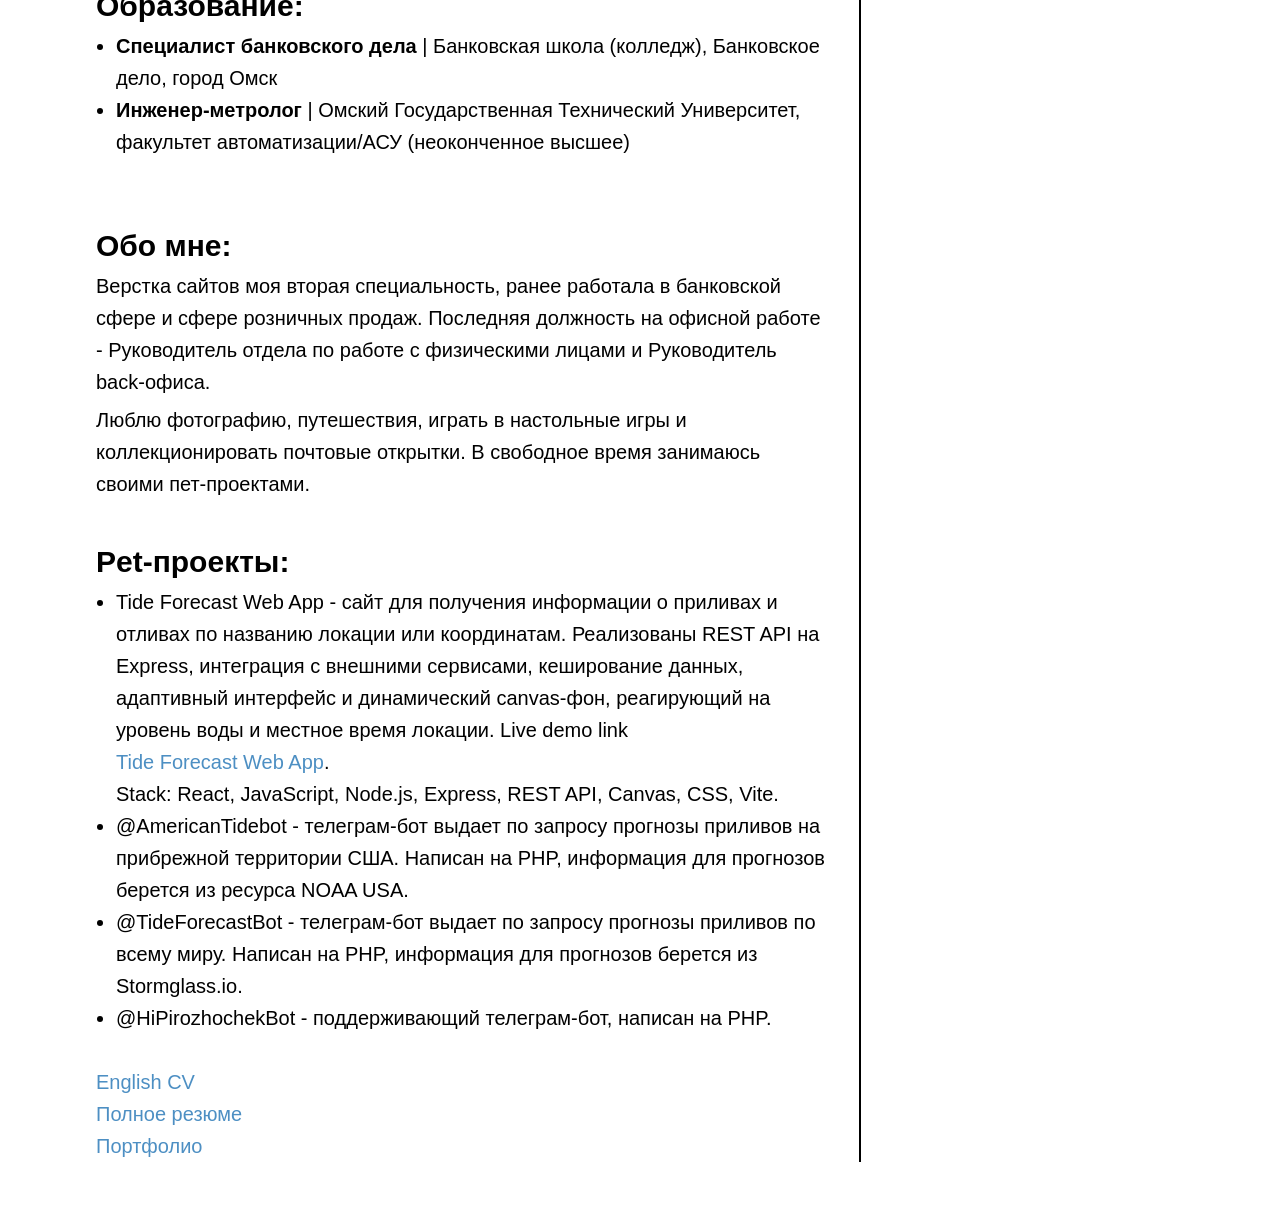
==== commit 01a3966c: "Update cv-ru.html" ====
--- a/cv-ru.html
+++ b/cv-ru.html
@@ -66,13 +66,18 @@
 			<section>
 				<h2>Навыки:</h2>
 				<ul class="SkillsList" style="list-style-type: none">
+					<li>WordPress</li>
 					<li>CSS3</li>
+					<li>HTML5</li>
 					<li>SCSS</li>
-					<li>HTML5</li>
 					<li>JavaScript</li>
 					<li>Node.js</li>
+					<li>React</li>
+					<li>Figma</li>
+					<li>Git</li>
+					<li>Vite</li>
 					<li>jQuery</li>
-					<li>Figma</li>
+					<li>MySQL</li>
 				</ul>
 			</section>
 			<section>
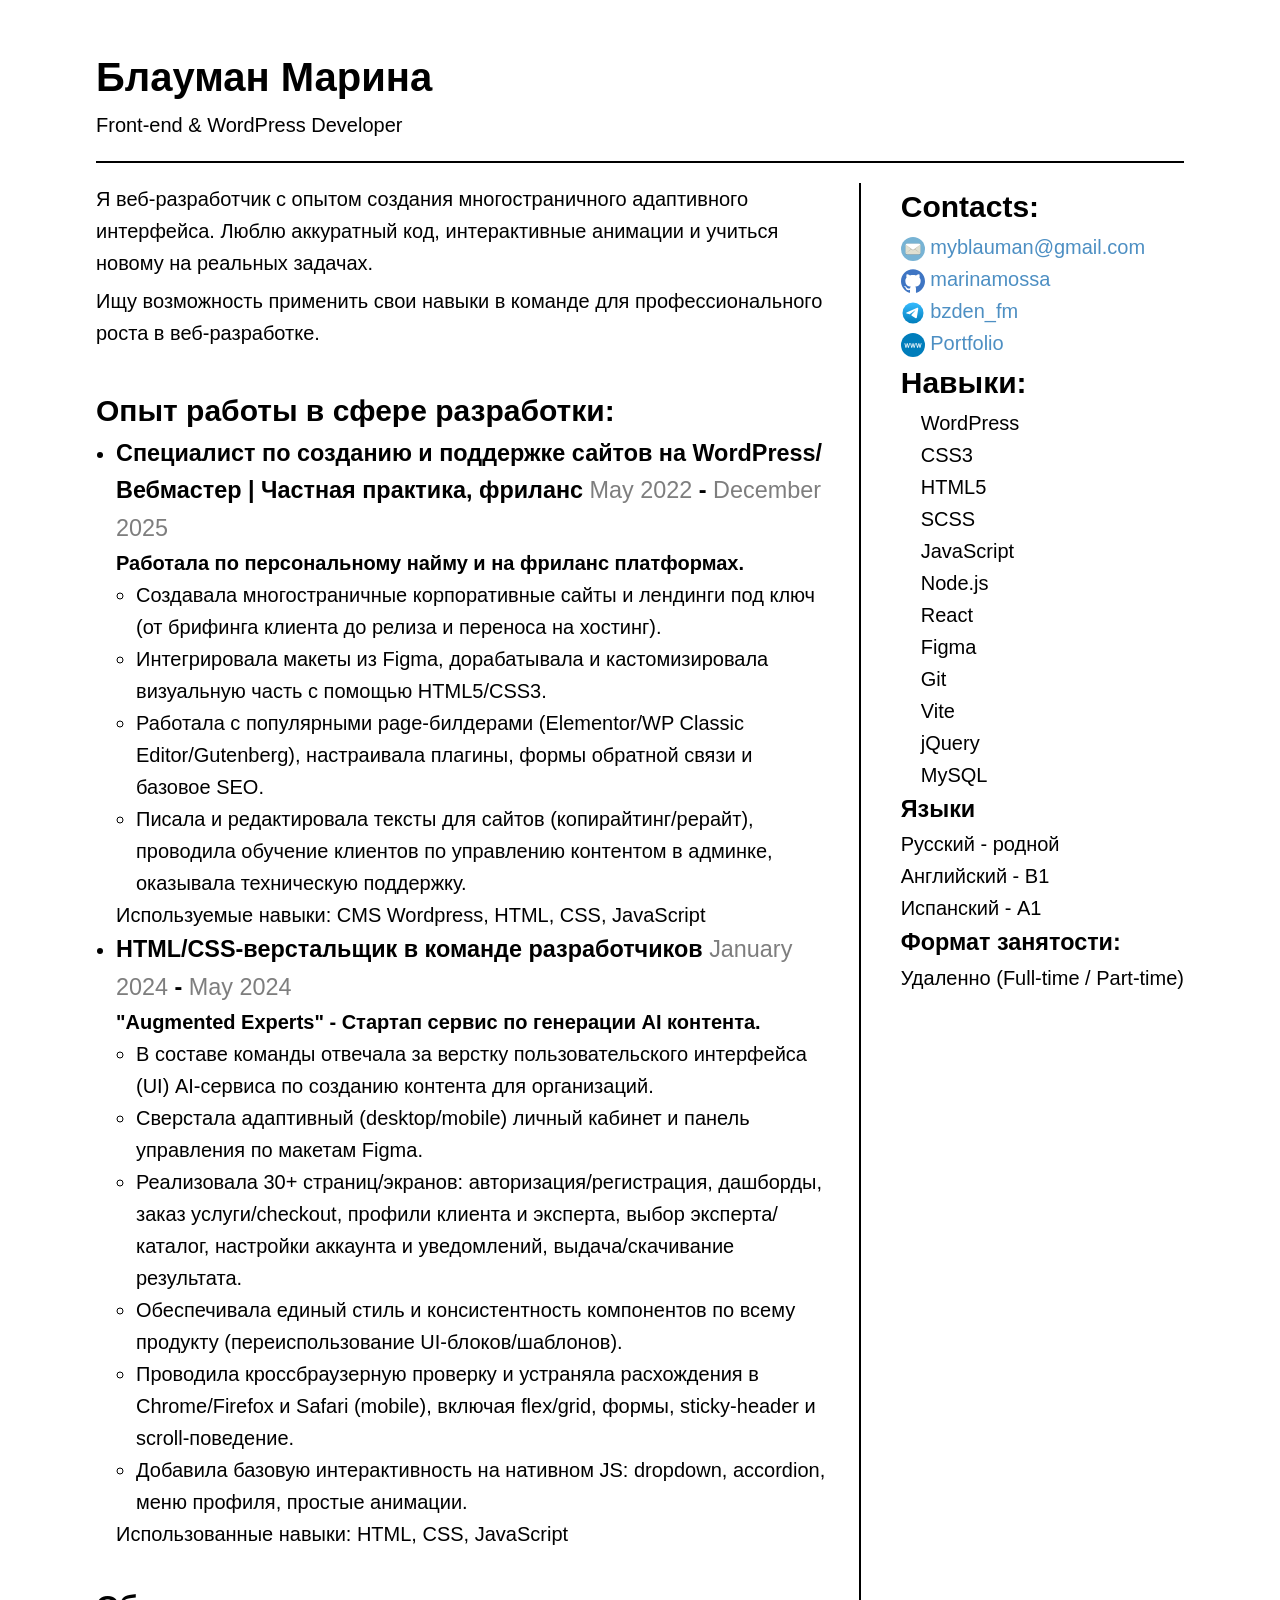
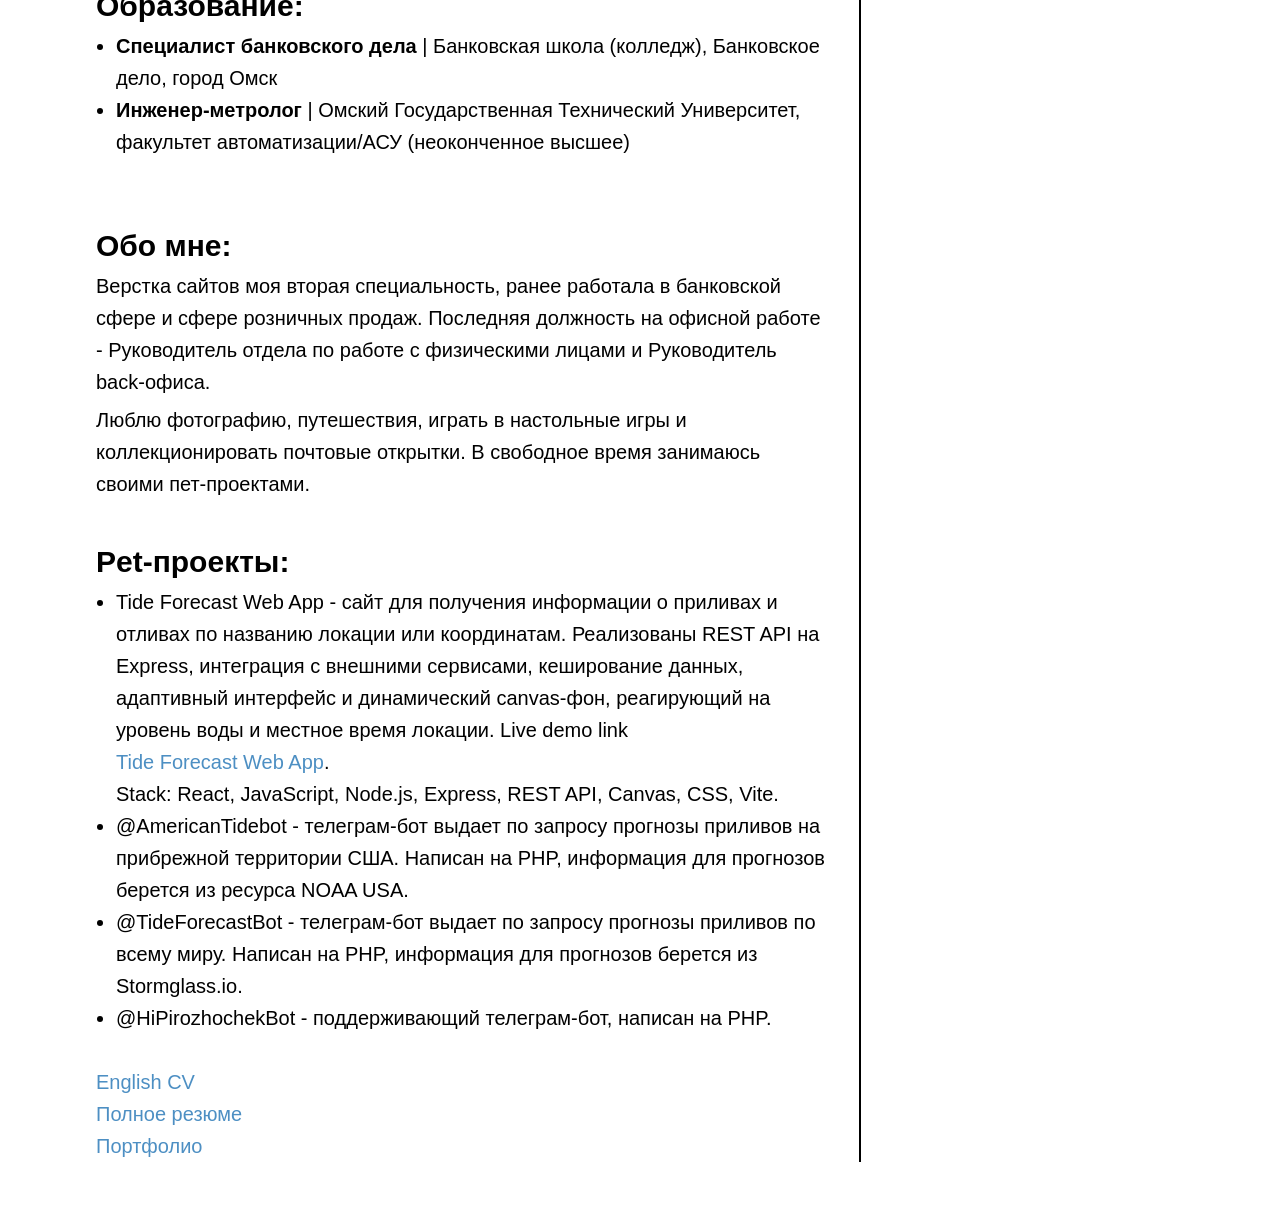
==== commit 0b956929: "Update cv-ru.html" ====
--- a/cv-ru.html
+++ b/cv-ru.html
@@ -24,7 +24,7 @@
 		<header>
 			<img src="" alt="" class="avatar" />
 			<h1>Блауман Марина</h1>
-			<p>Junior HTML/CSS Developer</p>
+			<p>Front-end & WordPress Developer</p>
 		</header>
 
 		<h1 hidden>Blauman Marina Russian CV</h1>
@@ -97,7 +97,7 @@
 
 		<main>
 			<p>
-				Я HTML/CSS-верстальщик с опытом создания многостраничного адаптивного
+				Я веб-разработчик с опытом создания многостраничного адаптивного
 				интерфейса. Люблю аккуратный код, интерактивные анимации и учиться
 				новому на реальных задачах.
 			</p>
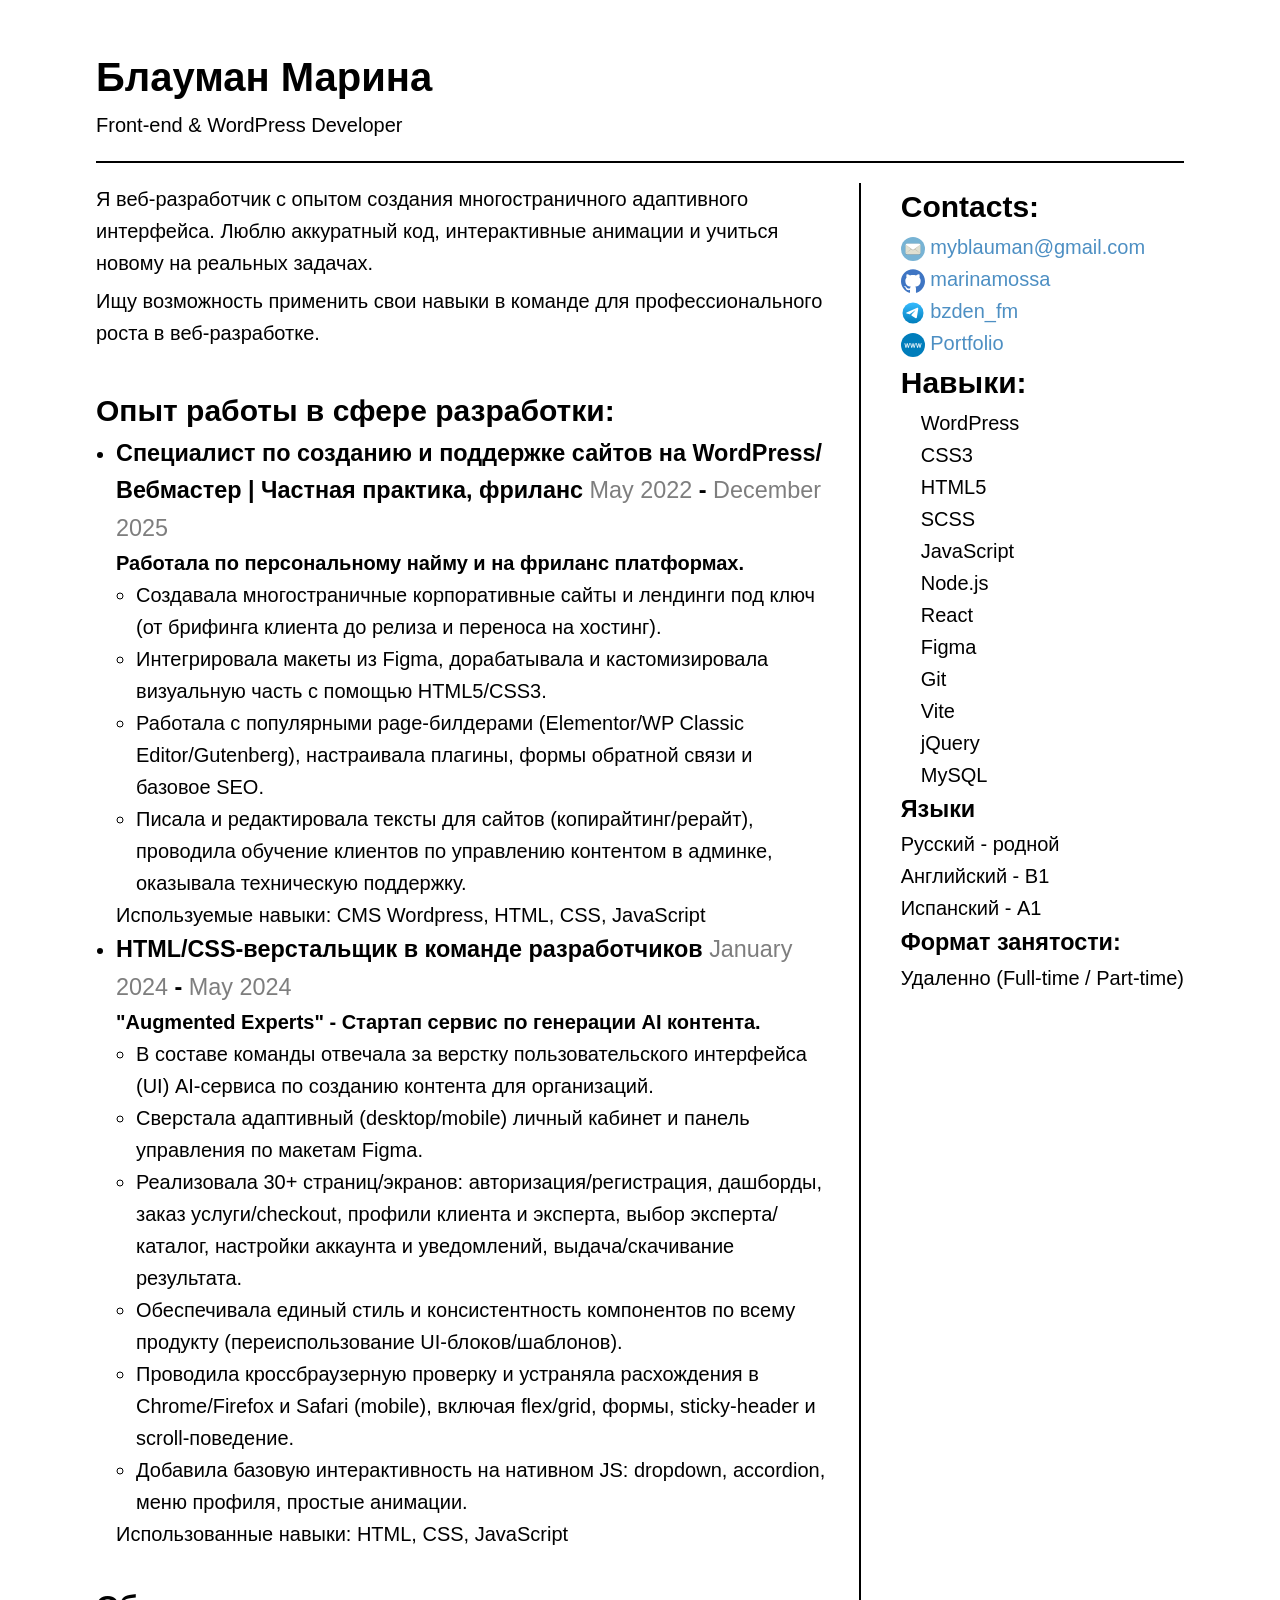
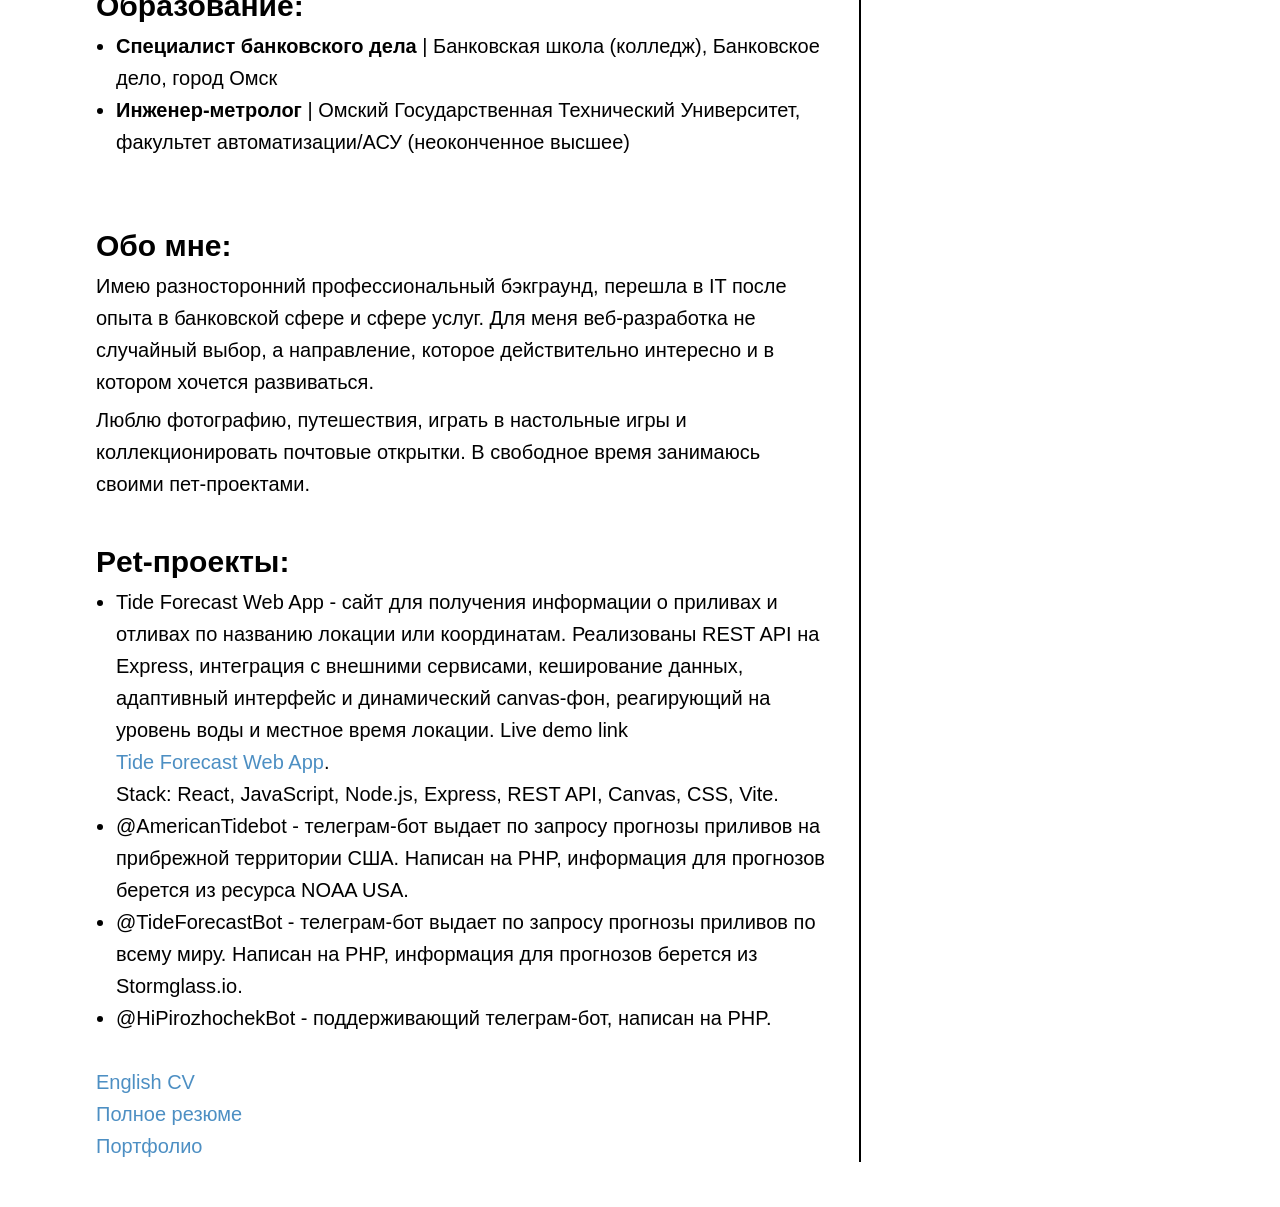
==== commit 488305e6: "Update cv-ru.html" ====
--- a/cv-ru.html
+++ b/cv-ru.html
@@ -230,10 +230,9 @@
 			<br />
 			<h2>Обо мне:</h2>
 			<p>
-				Верстка сайтов моя вторая специальность, ранее работала в банковской
-				сфере и сфере розничных продаж. Последняя должность на офисной работе -
-				Руководитель отдела по работе с физическими лицами и Руководитель
-				back-офиса.
+				Имею разносторонний профессиональный бэкграунд, перешла в IT после опыта в банковской сфере и сфере услуг. 
+				Для меня веб-разработка не случайный выбор, а направление, которое действительно интересно и в котором хочется 
+				развиваться. 				
 			</p>
 			<p>
 				Люблю фотографию, путешествия, играть в настольные игры и
